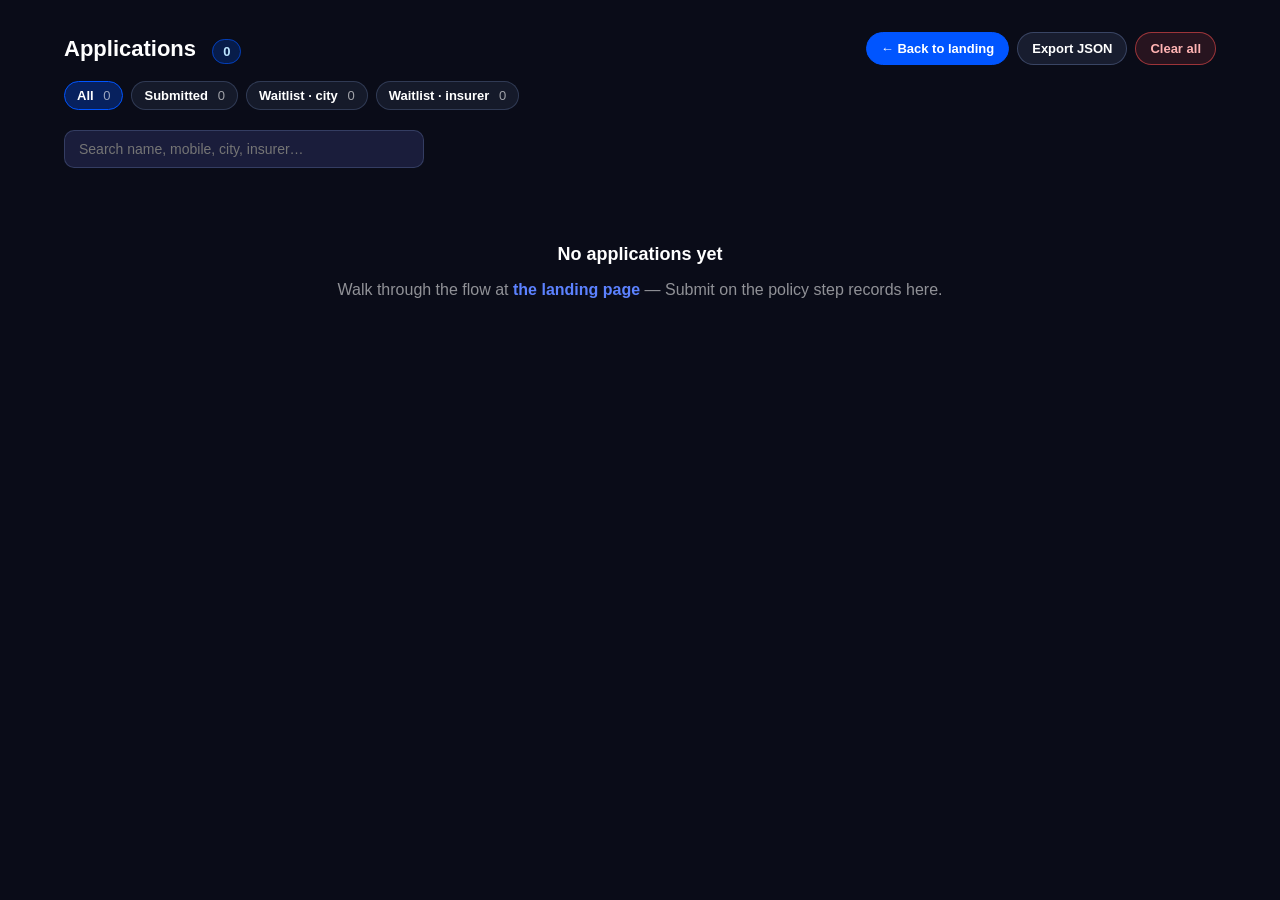
==== admin.html @ 63977247 "Initial commit: Even Infinite onboarding prototype Static HTML/CSS/JS multi-page flow with sessionSt" ====
<!doctype html>
<html lang="en">
  <head>
    <meta charset="utf-8" />
    <meta
      name="viewport"
      content="width=device-width, initial-scale=1, viewport-fit=cover"
    />
    <title>Applications · Even Infinite admin</title>
    <style>
      *, *::before, *::after { box-sizing: border-box; }
      html, body { margin: 0; padding: 0; }
      body {
        background: #0a0c18;
        color: #fff;
        font-family: "Centra No2", "Inter", -apple-system, BlinkMacSystemFont,
          "Helvetica Neue", Arial, sans-serif;
        -webkit-font-smoothing: antialiased;
        min-height: 100vh;
      }
      button {
        font-family: inherit;
        border: 0;
        background: transparent;
        color: inherit;
        cursor: pointer;
      }
      a { color: #5c82ff; text-decoration: none; }

      .wrap {
        max-width: 1200px;
        margin: 0 auto;
        padding: 32px 24px 80px;
      }

      .topbar {
        display: flex;
        align-items: center;
        justify-content: space-between;
        gap: 16px;
        flex-wrap: wrap;
        margin-bottom: 16px;
      }
      .topbar h1 {
        margin: 0;
        font-size: 22px;
        font-weight: 700;
      }
      .topbar .count {
        margin-left: 10px;
        background: rgba(0, 85, 255, 0.22);
        border: 1px solid rgba(0, 85, 255, 0.6);
        color: #bce5ff;
        font-size: 13px;
        font-weight: 700;
        padding: 4px 10px;
        border-radius: 20px;
      }
      .topbar .actions {
        display: flex;
        gap: 8px;
      }
      .topbar .actions button,
      .topbar .actions a {
        background: rgba(157, 188, 255, 0.1);
        border: 1px solid rgba(157, 188, 255, 0.25);
        color: #fff;
        padding: 8px 14px;
        border-radius: 24px;
        font-size: 13px;
        font-weight: 700;
        display: inline-flex;
        align-items: center;
        gap: 6px;
      }
      .topbar .actions .danger {
        background: rgba(255, 80, 80, 0.12);
        border-color: rgba(255, 80, 80, 0.55);
        color: #ffb3b3;
      }
      .topbar .actions .primary {
        background: #0055ff;
        border-color: #0055ff;
        color: #fff;
      }

      .filters {
        display: flex;
        gap: 8px;
        flex-wrap: wrap;
        margin-bottom: 20px;
      }
      .filter {
        background: rgba(157, 188, 255, 0.08);
        border: 1px solid rgba(157, 188, 255, 0.2);
        color: #fff;
        padding: 6px 12px;
        border-radius: 24px;
        font-size: 13px;
        font-weight: 600;
        cursor: pointer;
      }
      .filter.active {
        background: rgba(0, 85, 255, 0.3);
        border-color: #0055ff;
      }
      .filter .pill-count {
        opacity: 0.6;
        margin-left: 6px;
        font-weight: 400;
      }

      .search-row {
        margin-bottom: 16px;
      }
      .search-row input {
        width: 100%;
        max-width: 360px;
        height: 38px;
        background: #1a1d3b;
        border: 1px solid rgba(157, 188, 255, 0.2);
        border-radius: 10px;
        color: #fff;
        font-size: 14px;
        padding: 0 14px;
        outline: none;
      }
      .search-row input:focus { border-color: rgba(0, 85, 255, 0.6); }

      .table-wrap {
        background: rgba(20, 22, 38, 0.6);
        border: 1px solid rgba(157, 188, 255, 0.1);
        border-radius: 14px;
        overflow: hidden;
      }
      table {
        width: 100%;
        border-collapse: collapse;
        font-size: 13px;
      }
      thead th {
        text-align: left;
        font-size: 11px;
        font-weight: 700;
        letter-spacing: 0.6px;
        text-transform: uppercase;
        color: rgba(255, 255, 255, 0.55);
        padding: 12px 14px;
        background: rgba(255, 255, 255, 0.03);
        border-bottom: 1px solid rgba(157, 188, 255, 0.12);
      }
      tbody td {
        padding: 12px 14px;
        border-bottom: 1px solid rgba(157, 188, 255, 0.07);
        vertical-align: top;
      }
      tbody tr:last-child td { border-bottom: 0; }

      .status-badge {
        font-size: 11px;
        font-weight: 700;
        padding: 3px 9px;
        border-radius: 20px;
        text-transform: uppercase;
        letter-spacing: 0.4px;
        white-space: nowrap;
      }
      .status-submitted { background: rgba(44,196,139,0.18); color: #5fe2b1; border: 1px solid rgba(44,196,139,0.4); }
      .status-waitlist_city { background: rgba(255,193,7,0.18); color: #ffd166; border: 1px solid rgba(255,193,7,0.45); }
      .status-waitlist_other_insurer { background: rgba(0,85,255,0.18); color: #99b8ff; border: 1px solid rgba(0,85,255,0.5); }

      .tag {
        display: inline-block;
        font-size: 11px;
        padding: 2px 8px;
        border-radius: 20px;
        background: rgba(157, 188, 255, 0.12);
        border: 1px solid rgba(157, 188, 255, 0.18);
        color: #d6e4ff;
        margin: 2px 4px 2px 0;
      }
      .name {
        font-weight: 700;
        font-size: 14px;
      }
      .muted {
        color: rgba(255, 255, 255, 0.5);
        font-size: 12px;
      }

      .empty {
        text-align: center;
        padding: 60px 24px;
        color: rgba(255, 255, 255, 0.55);
      }
      .empty h2 {
        margin: 0 0 6px;
        font-size: 18px;
        font-weight: 700;
        color: #fff;
      }
      .empty a {
        font-weight: 700;
      }

      details.row-expand {
        margin-top: 6px;
      }
      details.row-expand summary {
        cursor: pointer;
        font-size: 12px;
        color: #5c82ff;
        font-weight: 700;
        list-style: none;
      }
      details.row-expand summary::-webkit-details-marker { display: none; }
      details.row-expand[open] summary { color: #99b8ff; }
      details.row-expand pre {
        background: #0e1124;
        border: 1px solid rgba(157, 188, 255, 0.08);
        border-radius: 8px;
        padding: 10px 12px;
        font-size: 11.5px;
        line-height: 1.4;
        margin-top: 6px;
        max-height: 320px;
        overflow: auto;
        color: #d6e4ff;
      }

      @media (max-width: 720px) {
        .wrap { padding: 20px 12px 60px; }
        table { font-size: 12px; }
        thead th, tbody td { padding: 8px 10px; }
      }
    </style>
  </head>
  <body>
    <div class="wrap">
      <div class="topbar">
        <h1>
          Applications
          <span id="totalCount" class="count">0</span>
        </h1>
        <div class="actions">
          <a class="primary" href="index.html">← Back to landing</a>
          <button id="exportBtn" type="button">Export JSON</button>
          <button id="clearBtn" class="danger" type="button">Clear all</button>
        </div>
      </div>

      <div class="filters" id="filters">
        <button class="filter active" data-filter="all">All <span class="pill-count" data-count="all">0</span></button>
        <button class="filter" data-filter="submitted">Submitted <span class="pill-count" data-count="submitted">0</span></button>
        <button class="filter" data-filter="waitlist_city">Waitlist · city <span class="pill-count" data-count="waitlist_city">0</span></button>
        <button class="filter" data-filter="waitlist_other_insurer">Waitlist · insurer <span class="pill-count" data-count="waitlist_other_insurer">0</span></button>
      </div>

      <div class="search-row">
        <input id="searchInput" type="search" placeholder="Search name, mobile, city, insurer…" />
      </div>

      <div id="tableHost"></div>
    </div>

    <script>
      const tableHost = document.getElementById("tableHost");
      const filterButtons = Array.from(
        document.querySelectorAll(".filter[data-filter]")
      );
      const totalCount = document.getElementById("totalCount");
      const searchInput = document.getElementById("searchInput");

      let activeFilter = "all";
      let query = "";

      function load() {
        try {
          return JSON.parse(
            localStorage.getItem("evenApplications") || "[]"
          );
        } catch {
          return [];
        }
      }

      function fmtDate(iso) {
        try {
          const d = new Date(iso);
          return d.toLocaleString();
        } catch {
          return iso;
        }
      }

      function fmtMobile(m) {
        if (!m) return "—";
        const d = m.replace(/\D/g, "");
        if (d.length === 10) return "+91 " + d.slice(0, 5) + " " + d.slice(5);
        return m;
      }

      function statusLabel(s) {
        return (
          {
            submitted: "Submitted",
            waitlist_city: "Waitlist · city",
            waitlist_other_insurer: "Waitlist · insurer",
          }[s] || s
        );
      }

      function safeArr(v) {
        return Array.isArray(v) ? v : [];
      }

      function escapeHtml(s) {
        return String(s ?? "").replace(/[&<>"']/g, (c) => ({
          "&": "&amp;", "<": "&lt;", ">": "&gt;", '"': "&quot;", "'": "&#39;",
        })[c]);
      }

      function memberCount(m) {
        const arr = safeArr(m);
        if (!arr.length) return "—";
        if (arr.length === 1 && arr[0]?.primary) return "Just you";
        return arr.length + " (incl. you)";
      }

      function tagList(arr) {
        if (!arr || !arr.length) return '<span class="muted">—</span>';
        return arr
          .map((a) => `<span class="tag">${escapeHtml(a)}</span>`)
          .join("");
      }

      function row(r) {
        const insurersAll = [
          ...safeArr(r.insurers),
          ...safeArr(r.customInsurers),
        ];
        const sourceLabels = safeArr(r.insuranceSource).map((s) =>
          s === "employer" ? "Through employer" : s === "individual" ? "Bought myself" : s
        );

        const detailsJson = escapeHtml(JSON.stringify(r, null, 2));

        return `
          <tr data-id="${escapeHtml(r.id)}">
            <td>
              <div class="name">${escapeHtml(r.name || "—")}</div>
              <div class="muted">${escapeHtml(fmtMobile(r.mobile))}</div>
            </td>
            <td>${escapeHtml(r.city || "—")}</td>
            <td>
              <span class="status-badge status-${escapeHtml(r.status)}">${escapeHtml(statusLabel(r.status))}</span>
            </td>
            <td>${tagList(sourceLabels)}</td>
            <td>${tagList(insurersAll)}</td>
            <td>${escapeHtml(memberCount(r.members))}</td>
            <td>
              <div>${escapeHtml(fmtDate(r.timestamp))}</div>
              <details class="row-expand">
                <summary>View raw</summary>
                <pre>${detailsJson}</pre>
              </details>
            </td>
          </tr>
        `;
      }

      function matchesQuery(r, q) {
        if (!q) return true;
        const lc = q.toLowerCase();
        const hay = [
          r.name,
          r.mobile,
          r.city,
          ...safeArr(r.insurers),
          ...safeArr(r.customInsurers),
          ...safeArr(r.insuranceSource),
          ...safeArr(r.members).map((m) => m?.name || ""),
        ]
          .filter(Boolean)
          .join(" ")
          .toLowerCase();
        return hay.includes(lc);
      }

      function render() {
        const all = load();
        totalCount.textContent = all.length;

        // Update per-filter counts
        const counts = {
          all: all.length,
          submitted: all.filter((r) => r.status === "submitted").length,
          waitlist_city: all.filter((r) => r.status === "waitlist_city").length,
          waitlist_other_insurer: all.filter(
            (r) => r.status === "waitlist_other_insurer"
          ).length,
        };
        document.querySelectorAll("[data-count]").forEach((el) => {
          el.textContent = counts[el.dataset.count] ?? 0;
        });

        let list = all.slice().reverse(); // newest first
        if (activeFilter !== "all") {
          list = list.filter((r) => r.status === activeFilter);
        }
        if (query) {
          list = list.filter((r) => matchesQuery(r, query));
        }

        if (!list.length) {
          tableHost.innerHTML = `
            <div class="empty">
              <h2>No applications yet</h2>
              <p>Walk through the flow at <a href="index.html">the landing page</a> — Submit on the policy step records here.</p>
            </div>
          `;
          return;
        }

        const rows = list.map(row).join("");
        tableHost.innerHTML = `
          <div class="table-wrap">
            <table>
              <thead>
                <tr>
                  <th>Applicant</th>
                  <th>City</th>
                  <th>Status</th>
                  <th>Source</th>
                  <th>Insurer(s)</th>
                  <th>Members</th>
                  <th>Captured</th>
                </tr>
              </thead>
              <tbody>${rows}</tbody>
            </table>
          </div>
        `;
      }

      filterButtons.forEach((b) => {
        b.addEventListener("click", () => {
          filterButtons.forEach((x) => x.classList.toggle("active", x === b));
          activeFilter = b.dataset.filter;
          render();
        });
      });

      searchInput.addEventListener("input", () => {
        query = searchInput.value.trim();
        render();
      });

      document.getElementById("exportBtn").addEventListener("click", () => {
        const data = JSON.stringify(load(), null, 2);
        const blob = new Blob([data], { type: "application/json" });
        const url = URL.createObjectURL(blob);
        const a = document.createElement("a");
        const stamp = new Date()
          .toISOString()
          .replace(/[:.]/g, "-")
          .slice(0, 19);
        a.href = url;
        a.download = `even-applications-${stamp}.json`;
        a.click();
        URL.revokeObjectURL(url);
      });

      document.getElementById("clearBtn").addEventListener("click", () => {
        if (!load().length) return;
        if (
          confirm(
            "Delete all stored applications from this device? This can't be undone."
          )
        ) {
          localStorage.removeItem("evenApplications");
          render();
        }
      });

      render();
      // Keep the page fresh if another tab adds an entry
      window.addEventListener("storage", (e) => {
        if (e.key === "evenApplications") render();
      });
    </script>
  </body>
</html>
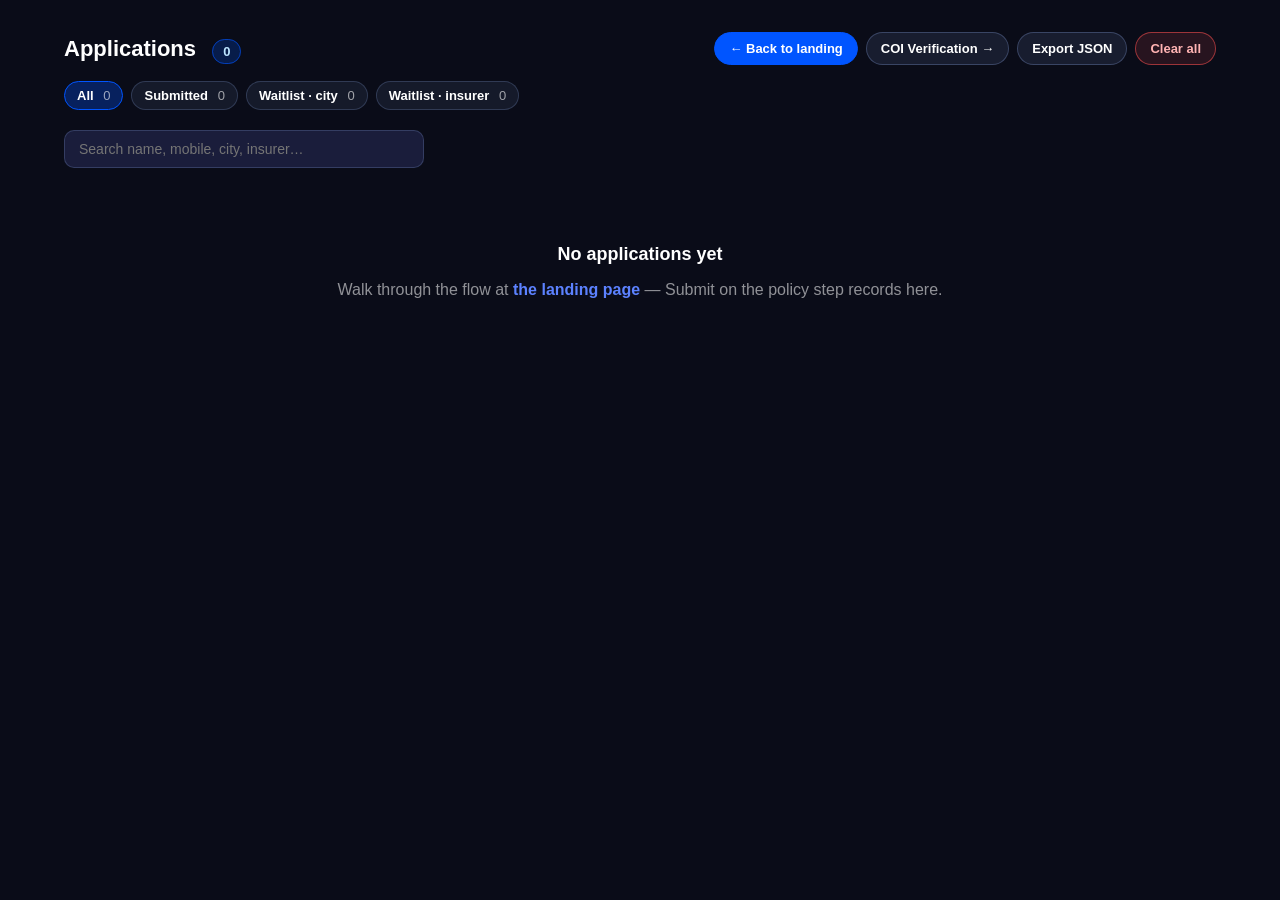
==== commit 8d752b72: "Add COI verification tool, design fixes, and test seed - coi-verify.html: internal ops tool with spl" ====
--- a/admin.html
+++ b/admin.html
@@ -244,6 +244,7 @@
         </h1>
         <div class="actions">
           <a class="primary" href="index.html">← Back to landing</a>
+          <a href="coi-verify.html">COI Verification →</a>
           <button id="exportBtn" type="button">Export JSON</button>
           <button id="clearBtn" class="danger" type="button">Clear all</button>
         </div>
@@ -489,5 +490,9 @@
         if (e.key === "evenApplications") render();
       });
     </script>
+  
+    <!-- Vercel Web Analytics + Speed Insights (auto-served by Vercel on deploy) -->
+    <script defer src="/_vercel/insights/script.js"></script>
+    <script defer src="/_vercel/speed-insights/script.js"></script>
   </body>
 </html>
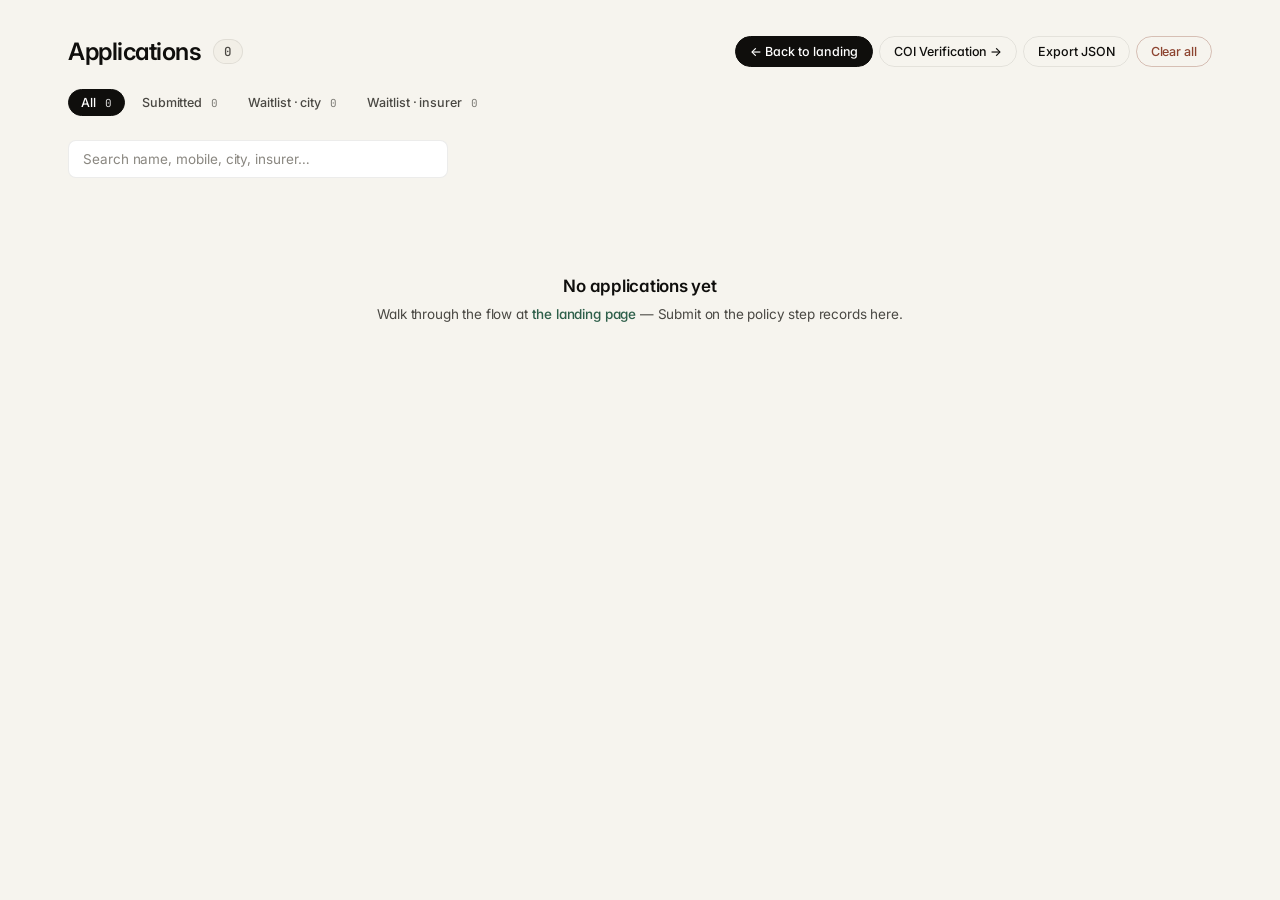
==== commit 162a68ad: "Admin: apply Tally-light design system Match the verify tool's redesigned look on admin.html, the on" ====
--- a/admin.html
+++ b/admin.html
@@ -7,15 +7,55 @@
       content="width=device-width, initial-scale=1, viewport-fit=cover"
     />
     <title>Applications · Even Infinite admin</title>
+    <link rel="preconnect" href="https://fonts.googleapis.com">
+    <link rel="preconnect" href="https://fonts.gstatic.com" crossorigin>
+    <link href="https://fonts.googleapis.com/css2?family=Inter:wght@400;500;600;700;800&family=JetBrains+Mono:wght@400;500;600&display=swap" rel="stylesheet">
     <style>
+      :root {
+        --bg: #F6F4EE;
+        --bg-soft: #FAF8F3;
+        --surface: #FFFFFF;
+        --surface-tint: #F2EFE7;
+        --ink: #0F0E0C;
+        --ink-2: #4A4843;
+        --ink-3: #8A8780;
+        --hairline: rgba(15, 14, 12, 0.08);
+        --hairline-soft: rgba(15, 14, 12, 0.04);
+        --hairline-strong: rgba(15, 14, 12, 0.14);
+        --accent: #1F1D1A;
+        --accent-soft: #2C2A26;
+        --link: #2E5F4A;
+
+        --st-submitted-bg:  #E4ECDF;
+        --st-submitted-ink: #3D6044;
+        --st-submitted-edge: rgba(61,96,68,0.32);
+        --st-waitlist-city-bg: #F5EAD4;
+        --st-waitlist-city-ink: #8A6A2A;
+        --st-waitlist-city-edge: rgba(138,106,42,0.3);
+        --st-waitlist-insurer-bg: #EFEDE6;
+        --st-waitlist-insurer-ink: #6B6A65;
+        --st-waitlist-insurer-edge: rgba(15,14,12,0.14);
+
+        --radius-sm: 8px;
+        --radius: 12px;
+        --radius-lg: 18px;
+        --shadow-soft: 0 1px 0 rgba(15,14,12,0.04), 0 8px 24px -16px rgba(15,14,12,0.16);
+        --font-sans: "Inter", ui-sans-serif, system-ui, -apple-system, "Segoe UI", Roboto, sans-serif;
+        --font-mono: "JetBrains Mono", ui-monospace, "SF Mono", Menlo, Consolas, monospace;
+      }
+
       *, *::before, *::after { box-sizing: border-box; }
       html, body { margin: 0; padding: 0; }
       body {
-        background: #0a0c18;
-        color: #fff;
-        font-family: "Centra No2", "Inter", -apple-system, BlinkMacSystemFont,
-          "Helvetica Neue", Arial, sans-serif;
+        background: var(--bg);
+        color: var(--ink);
+        font-family: var(--font-sans);
+        font-size: 14px;
+        font-weight: 400;
+        letter-spacing: -0.011em;
+        font-feature-settings: "cv11" 1, "ss01" 1, "ss03" 1;
         -webkit-font-smoothing: antialiased;
+        -moz-osx-font-smoothing: grayscale;
         min-height: 100vh;
       }
       button {
@@ -25,12 +65,13 @@
         color: inherit;
         cursor: pointer;
       }
-      a { color: #5c82ff; text-decoration: none; }
+      a { color: var(--link); text-decoration: none; }
+      a:hover { text-decoration: underline; text-underline-offset: 3px; text-decoration-thickness: 1px; }
 
       .wrap {
         max-width: 1200px;
         margin: 0 auto;
-        padding: 32px 24px 80px;
+        padding: 36px 28px 80px;
       }
 
       .topbar {
@@ -39,99 +80,139 @@
         justify-content: space-between;
         gap: 16px;
         flex-wrap: wrap;
-        margin-bottom: 16px;
+        margin-bottom: 22px;
       }
       .topbar h1 {
         margin: 0;
-        font-size: 22px;
-        font-weight: 700;
+        font-size: 24px;
+        font-weight: 600;
+        letter-spacing: -0.02em;
+        color: var(--ink);
+        display: flex;
+        align-items: center;
+        gap: 12px;
       }
       .topbar .count {
-        margin-left: 10px;
-        background: rgba(0, 85, 255, 0.22);
-        border: 1px solid rgba(0, 85, 255, 0.6);
-        color: #bce5ff;
-        font-size: 13px;
-        font-weight: 700;
-        padding: 4px 10px;
-        border-radius: 20px;
+        background: var(--surface-tint);
+        border: 1px solid var(--hairline);
+        color: var(--ink-2);
+        font-size: 12.5px;
+        font-weight: 500;
+        padding: 3px 10px;
+        border-radius: 999px;
+        font-family: var(--font-mono);
+        font-variant-numeric: tabular-nums;
+        letter-spacing: 0;
       }
       .topbar .actions {
         display: flex;
-        gap: 8px;
+        gap: 6px;
       }
       .topbar .actions button,
       .topbar .actions a {
-        background: rgba(157, 188, 255, 0.1);
-        border: 1px solid rgba(157, 188, 255, 0.25);
-        color: #fff;
-        padding: 8px 14px;
-        border-radius: 24px;
-        font-size: 13px;
-        font-weight: 700;
+        background: transparent;
+        border: 1px solid var(--hairline);
+        color: var(--ink);
+        padding: 7px 14px;
+        border-radius: 999px;
+        font-size: 12.5px;
+        font-weight: 500;
         display: inline-flex;
         align-items: center;
         gap: 6px;
-      }
+        letter-spacing: -0.005em;
+        transition: background 0.18s cubic-bezier(0.32,0.72,0,1), border-color 0.18s, transform 0.12s;
+      }
+      .topbar .actions button:hover,
+      .topbar .actions a:hover {
+        background: var(--surface-tint);
+        border-color: var(--hairline-strong);
+        text-decoration: none;
+      }
+      .topbar .actions button:active,
+      .topbar .actions a:active { transform: scale(0.97); }
       .topbar .actions .danger {
-        background: rgba(255, 80, 80, 0.12);
-        border-color: rgba(255, 80, 80, 0.55);
-        color: #ffb3b3;
+        color: #8C432F;
+        border-color: rgba(140,67,47,0.3);
+      }
+      .topbar .actions .danger:hover {
+        background: #F4E1DA;
       }
       .topbar .actions .primary {
-        background: #0055ff;
-        border-color: #0055ff;
-        color: #fff;
+        background: var(--ink);
+        border-color: var(--ink);
+        color: var(--surface);
+      }
+      .topbar .actions .primary:hover {
+        background: var(--accent-soft);
+        border-color: var(--accent-soft);
       }
 
       .filters {
         display: flex;
-        gap: 8px;
+        gap: 4px;
         flex-wrap: wrap;
-        margin-bottom: 20px;
+        margin-bottom: 24px;
       }
       .filter {
-        background: rgba(157, 188, 255, 0.08);
-        border: 1px solid rgba(157, 188, 255, 0.2);
-        color: #fff;
-        padding: 6px 12px;
-        border-radius: 24px;
-        font-size: 13px;
-        font-weight: 600;
+        background: transparent;
+        border: 1px solid transparent;
+        color: var(--ink-2);
+        padding: 5px 12px;
+        border-radius: 999px;
+        font-size: 12.5px;
+        font-weight: 500;
         cursor: pointer;
-      }
+        letter-spacing: -0.005em;
+        transition: all 0.14s cubic-bezier(0.32,0.72,0,1);
+      }
+      .filter:hover { background: var(--surface-tint); color: var(--ink); }
       .filter.active {
-        background: rgba(0, 85, 255, 0.3);
-        border-color: #0055ff;
+        background: var(--ink);
+        color: var(--surface);
+        border-color: var(--ink);
       }
       .filter .pill-count {
-        opacity: 0.6;
+        opacity: 0.7;
         margin-left: 6px;
         font-weight: 400;
-      }
+        font-family: var(--font-mono);
+        font-size: 11px;
+        font-variant-numeric: tabular-nums;
+        letter-spacing: 0;
+      }
+      .filter.active .pill-count { opacity: 0.85; }
 
       .search-row {
-        margin-bottom: 16px;
+        margin-bottom: 18px;
       }
       .search-row input {
         width: 100%;
-        max-width: 360px;
+        max-width: 380px;
         height: 38px;
-        background: #1a1d3b;
-        border: 1px solid rgba(157, 188, 255, 0.2);
-        border-radius: 10px;
-        color: #fff;
-        font-size: 14px;
+        background: var(--surface);
+        border: 1px solid var(--hairline);
+        border-radius: var(--radius-sm);
+        color: var(--ink);
+        font-family: inherit;
+        font-size: 13.5px;
         padding: 0 14px;
         outline: none;
-      }
-      .search-row input:focus { border-color: rgba(0, 85, 255, 0.6); }
+        letter-spacing: -0.005em;
+        transition: border-color 0.16s, box-shadow 0.16s;
+      }
+      .search-row input::placeholder { color: var(--ink-3); }
+      .search-row input:focus {
+        border-color: var(--ink);
+        box-shadow: 0 0 0 3px rgba(15,14,12,0.06);
+      }
 
       .table-wrap {
-        background: rgba(20, 22, 38, 0.6);
-        border: 1px solid rgba(157, 188, 255, 0.1);
-        border-radius: 14px;
+        background: var(--surface);
+        border: 1px solid var(--hairline);
+        border-radius: var(--radius);
         overflow: hidden;
+        box-shadow: var(--shadow-soft);
       }
       table {
         width: 100%;
@@ -140,98 +221,126 @@
       }
       thead th {
         text-align: left;
-        font-size: 11px;
-        font-weight: 700;
-        letter-spacing: 0.6px;
+        font-size: 10.5px;
+        font-weight: 600;
+        letter-spacing: 0.08em;
         text-transform: uppercase;
-        color: rgba(255, 255, 255, 0.55);
-        padding: 12px 14px;
-        background: rgba(255, 255, 255, 0.03);
-        border-bottom: 1px solid rgba(157, 188, 255, 0.12);
+        color: var(--ink-3);
+        padding: 12px 16px;
+        background: var(--bg-soft);
+        border-bottom: 1px solid var(--hairline);
       }
       tbody td {
-        padding: 12px 14px;
-        border-bottom: 1px solid rgba(157, 188, 255, 0.07);
+        padding: 13px 16px;
+        border-bottom: 1px solid var(--hairline-soft);
         vertical-align: top;
-      }
+        color: var(--ink);
+      }
+      tbody tr { transition: background 0.12s; }
+      tbody tr:hover { background: var(--bg-soft); }
       tbody tr:last-child td { border-bottom: 0; }
 
       .status-badge {
-        font-size: 11px;
-        font-weight: 700;
-        padding: 3px 9px;
-        border-radius: 20px;
-        text-transform: uppercase;
-        letter-spacing: 0.4px;
+        font-size: 10.5px;
+        font-weight: 600;
+        padding: 2.5px 9px;
+        border-radius: 999px;
+        text-transform: capitalize;
+        letter-spacing: -0.003em;
         white-space: nowrap;
-      }
-      .status-submitted { background: rgba(44,196,139,0.18); color: #5fe2b1; border: 1px solid rgba(44,196,139,0.4); }
-      .status-waitlist_city { background: rgba(255,193,7,0.18); color: #ffd166; border: 1px solid rgba(255,193,7,0.45); }
-      .status-waitlist_other_insurer { background: rgba(0,85,255,0.18); color: #99b8ff; border: 1px solid rgba(0,85,255,0.5); }
+        border: 1px solid transparent;
+      }
+      .status-submitted {
+        background: var(--st-submitted-bg);
+        color: var(--st-submitted-ink);
+        border-color: var(--st-submitted-edge);
+      }
+      .status-waitlist_city {
+        background: var(--st-waitlist-city-bg);
+        color: var(--st-waitlist-city-ink);
+        border-color: var(--st-waitlist-city-edge);
+      }
+      .status-waitlist_other_insurer {
+        background: var(--st-waitlist-insurer-bg);
+        color: var(--st-waitlist-insurer-ink);
+        border-color: var(--st-waitlist-insurer-edge);
+      }
 
       .tag {
         display: inline-block;
-        font-size: 11px;
-        padding: 2px 8px;
-        border-radius: 20px;
-        background: rgba(157, 188, 255, 0.12);
-        border: 1px solid rgba(157, 188, 255, 0.18);
-        color: #d6e4ff;
+        font-size: 11.5px;
+        padding: 2px 9px;
+        border-radius: 999px;
+        background: var(--surface-tint);
+        border: 1px solid var(--hairline);
+        color: var(--ink-2);
         margin: 2px 4px 2px 0;
+        letter-spacing: -0.005em;
       }
       .name {
-        font-weight: 700;
+        font-weight: 600;
         font-size: 14px;
+        color: var(--ink);
+        letter-spacing: -0.015em;
       }
       .muted {
-        color: rgba(255, 255, 255, 0.5);
+        color: var(--ink-3);
         font-size: 12px;
+        font-family: var(--font-mono);
+        font-variant-numeric: tabular-nums;
       }
 
       .empty {
         text-align: center;
-        padding: 60px 24px;
-        color: rgba(255, 255, 255, 0.55);
+        padding: 80px 24px;
+        color: var(--ink-3);
       }
       .empty h2 {
-        margin: 0 0 6px;
-        font-size: 18px;
-        font-weight: 700;
-        color: #fff;
-      }
-      .empty a {
-        font-weight: 700;
-      }
+        margin: 0 0 8px;
+        font-size: 17px;
+        font-weight: 600;
+        color: var(--ink);
+        letter-spacing: -0.015em;
+      }
+      .empty p {
+        margin: 0;
+        font-size: 13.5px;
+        line-height: 1.55;
+        color: var(--ink-2);
+      }
+      .empty a { font-weight: 500; }
 
       details.row-expand {
-        margin-top: 6px;
+        margin-top: 8px;
       }
       details.row-expand summary {
         cursor: pointer;
-        font-size: 12px;
-        color: #5c82ff;
-        font-weight: 700;
+        font-size: 11.5px;
+        color: var(--link);
+        font-weight: 500;
         list-style: none;
+        letter-spacing: -0.005em;
       }
       details.row-expand summary::-webkit-details-marker { display: none; }
-      details.row-expand[open] summary { color: #99b8ff; }
+      details.row-expand[open] summary { color: var(--ink-2); }
       details.row-expand pre {
-        background: #0e1124;
-        border: 1px solid rgba(157, 188, 255, 0.08);
-        border-radius: 8px;
-        padding: 10px 12px;
+        background: var(--bg-soft);
+        border: 1px solid var(--hairline);
+        border-radius: var(--radius-sm);
+        padding: 12px 14px;
         font-size: 11.5px;
-        line-height: 1.4;
-        margin-top: 6px;
-        max-height: 320px;
+        font-family: var(--font-mono);
+        line-height: 1.5;
+        margin-top: 8px;
+        max-height: 360px;
         overflow: auto;
-        color: #d6e4ff;
+        color: var(--ink-2);
       }
 
       @media (max-width: 720px) {
-        .wrap { padding: 20px 12px 60px; }
+        .wrap { padding: 22px 14px 60px; }
         table { font-size: 12px; }
-        thead th, tbody td { padding: 8px 10px; }
+        thead th, tbody td { padding: 10px 12px; }
       }
     </style>
   </head>
